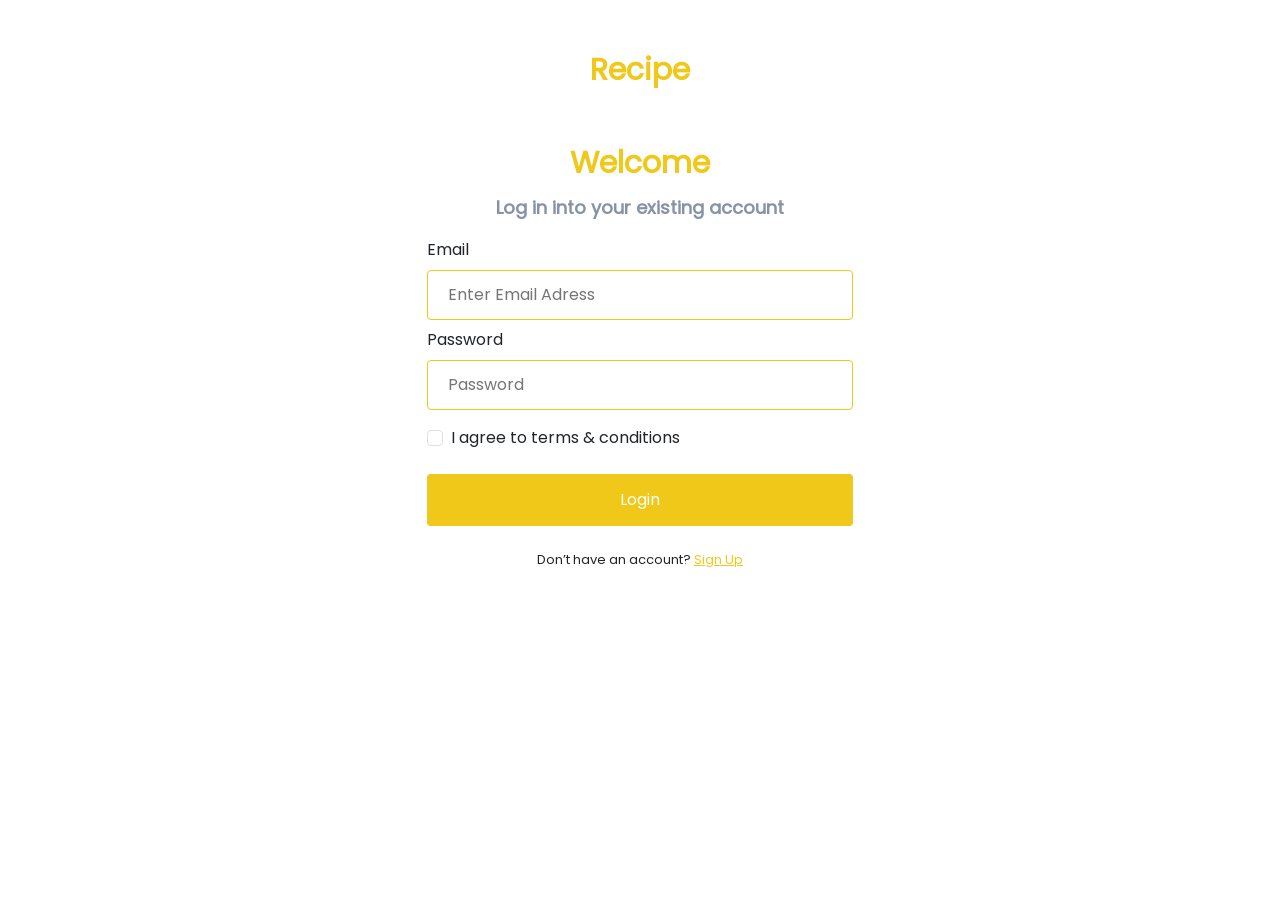
==== login.html @ 4f592a20 "add new page" ====
<!DOCTYPE html>
<html lang="en">
  <head>
    <meta charset="UTF-8" />
    <meta name="viewport" content="width=device-width, initial-scale=1.0" />
    <link
      href="https://cdn.jsdelivr.net/npm/bootstrap@5.3.2/dist/css/bootstrap.min.css"
      rel="stylesheet"
      integrity="sha384-T3c6CoIi6uLrA9TneNEoa7RxnatzjcDSCmG1MXxSR1GAsXEV/Dwwykc2MPK8M2HN"
      crossorigin="anonymous"
    /> 
    <link rel="stylesheet" href="login.css">
    <title>Food Recipe Login</title>
  </head>
  <body>
    <div class="text-center mt-5">
    <h2 class="mb-5 mt-5">Recipe</h2>
    <h3 class="h3-hero mb-2">Welcome</h3>
    <h4 class="h4-hero mb-3">Log in into your existing account</h4>
  </div>
<div class="d-flex justify-content-center">
  <form class="d-flex flex-column">

    <label for="email">Email</label>
    <input type="email" id="email" placeholder="Enter Email Adress">
    
    <label for="password">Password</label>
    <input type="password" id="password" placeholder="Password">

    <div class="form-check mb-3 mt-2">
      <input class="form-check-input" type="checkbox" value="" id="flexCheckDefault">
      <label class="form-check-label" for="flexCheckDefault">I agree to terms & conditions</label>
    </div>
    
    <input type="submit" value="Login">
    <h5 class="text-center mt-3">Don’t have an account? <a href="">Sign Up</a></h5>
  </form>
</div>
     
    




    <script
      src="https://cdn.jsdelivr.net/npm/bootstrap@5.3.2/dist/js/bootstrap.bundle.min.js"
      integrity="sha384-C6RzsynM9kWDrMNeT87bh95OGNyZPhcTNXj1NW7RuBCsyN/o0jlpcV8Qyq46cDfL"
      crossorigin="anonymous"
    ></script>
  </body>
</html>
---- login.css ----
@font-face {
    font-family: "Poppins";
    src: url(font/Poppins-Regular.ttf);
  }
  
  body {
    padding: 0;
    margin: 0;
    font-family: "Poppins";
  }
  
  input[type="text"],
  select {
    width: 426px;
    padding: 12px 20px;
    margin: 8px 0;
    display: inline-block;
    border: 1px solid #EFC81A;
    border-radius: 4px;
    box-sizing: border-box;
  }
  
  input[type="email"],
  select {
    width: 426px;
    padding: 12px 20px;
    margin: 8px 0;
    display: inline-block;
    border: 1px solid #EFC81A;
    border-radius: 4px;
    box-sizing: border-box;
  }
  
  input[type="password"],
  select {
    width: 426px;
    padding: 12px 20px;
    margin: 8px 0;
    display: inline-block;
    border: 1px solid #EFC81A;
    border-radius: 4px;
    box-sizing: border-box;
  }
  
  input[type="submit"] {
    width: 426px;
    background-color: #efc81a;
    color: white;
    padding: 14px 20px;
    margin: 8px 0;
    border: none;
    border-radius: 4px;
    cursor: pointer;
  }
  
  
  input[type="submit"]:hover {
    background-color: #d6b318;
  }
  
  .h3-hero{
    color: #EFC81A;
  font-size: 30px;
  font-style: normal;
  font-weight: 700;
  line-height: normal;
  }
  
  
  .h4-hero{
    color: #8692A6;
    font-family: Poppins;
    font-size: 18px;
    font-style: normal;
    font-weight: 900;
    line-height: 28px; 
  }
  
  h2{
    color: #EFC81A;
  font-size: 30px;
  font-style: normal;
  font-weight: 700;
  line-height: normal;
  }
  
  h5{
    font-size: 13px;
  font-style: normal;
  font-weight: 500;
  line-height: normal;
  }
  
  a{
    color: #EFC81A;
    font-size: 13px;
    font-style: normal;
    font-weight: 500;
    line-height: normal;
  }
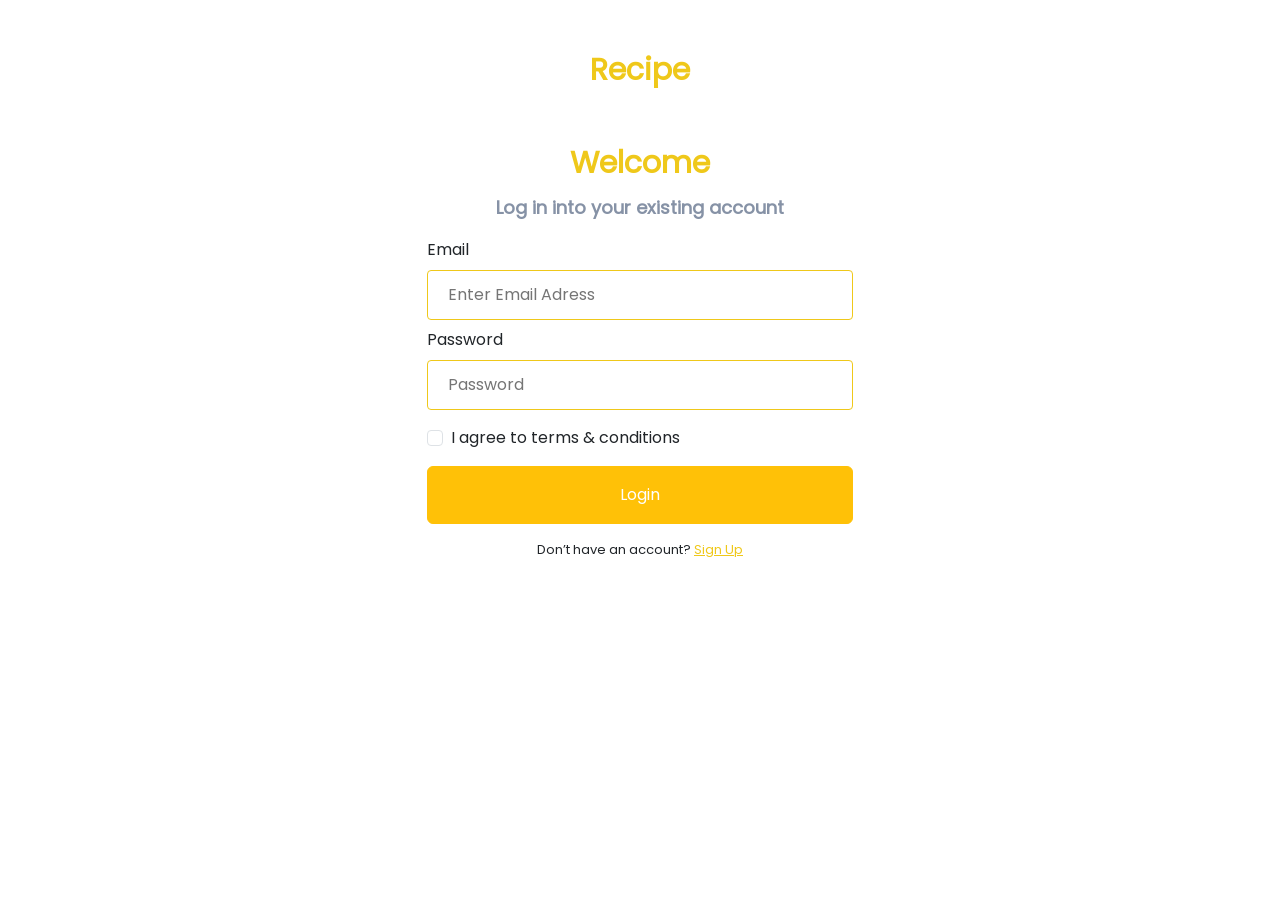
==== commit fa8cc870: "add new fiture" ====
--- a/login.html
+++ b/login.html
@@ -10,7 +10,7 @@
       crossorigin="anonymous"
     /> 
     <link rel="stylesheet" href="login.css">
-    <title>Food Recipe Login</title>
+    <title>Food Recipe | Login</title>
   </head>
   <body>
     <div class="text-center mt-5">
@@ -32,7 +32,7 @@
       <label class="form-check-label" for="flexCheckDefault">I agree to terms & conditions</label>
     </div>
     
-    <input type="submit" value="Login">
+    <a role="button" value="login" class="btn btn-warning p-3 text-white" href="searchmenu.html">Login</a>
     <h5 class="text-center mt-3">Don’t have an account? <a href="">Sign Up</a></h5>
   </form>
 </div>
